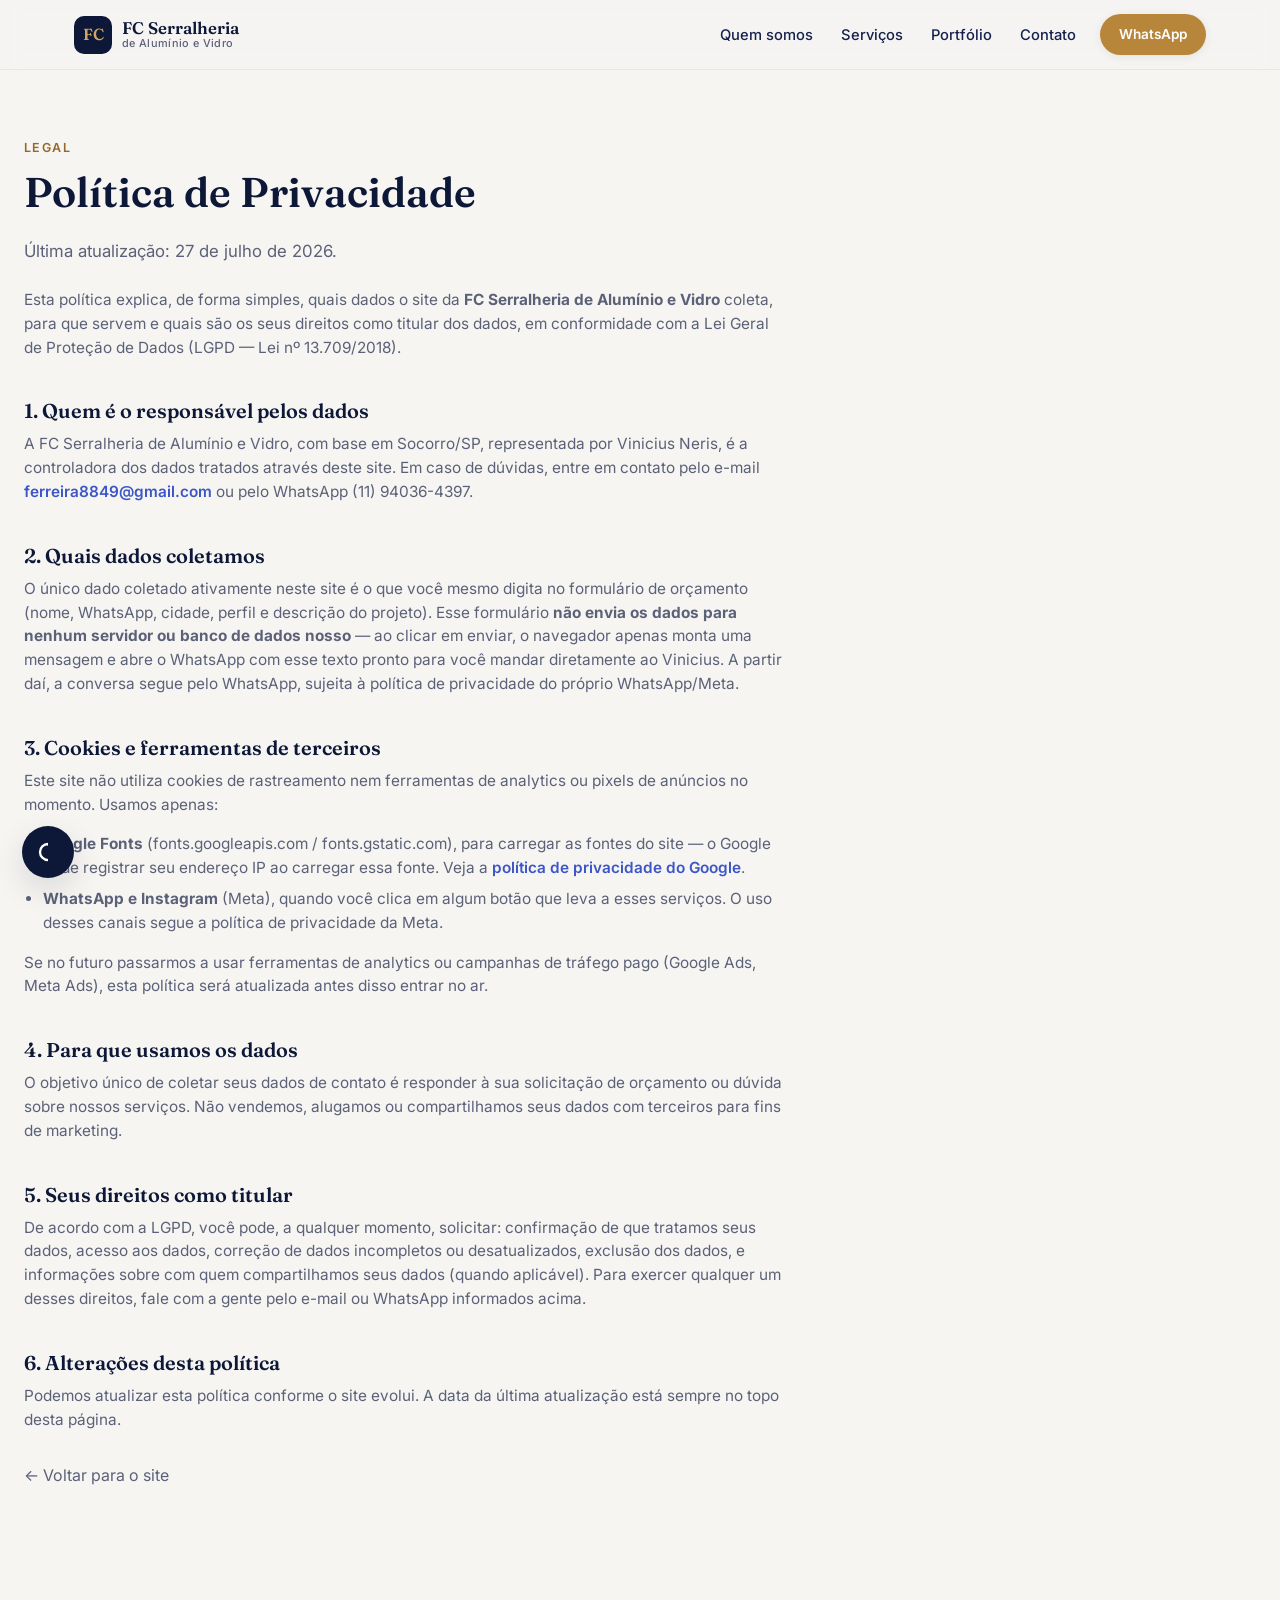
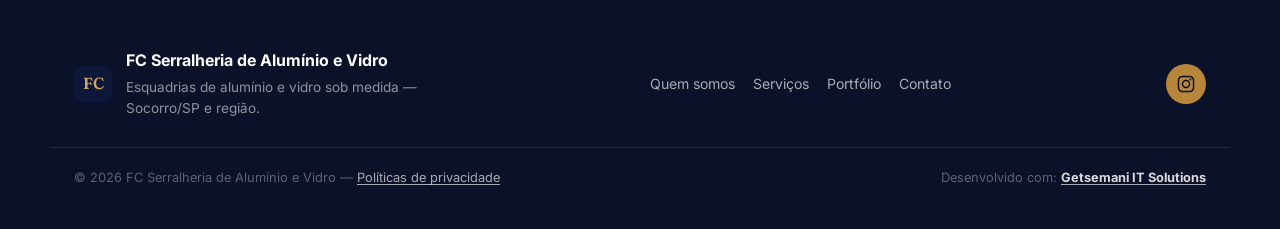
==== privacidade.html @ d428d33d "Add Quem Somos section, footer credit/social links, privacy policy, and high-contrast toggle - New "" ====
<!doctype html>
<html lang="pt-BR">
<head>
<meta charset="UTF-8">
<meta name="viewport" content="width=device-width, initial-scale=1">
<title>Política de Privacidade | FC Serralheria de Alumínio e Vidro</title>
<meta name="description" content="Política de privacidade da FC Serralheria de Alumínio e Vidro: quais dados coletamos, como usamos e os seus direitos como titular, conforme a LGPD.">
<meta name="robots" content="noindex, follow">
<link rel="canonical" href="https://www.fcserralheria.com.br/privacidade.html">

<link rel="icon" href="assets/img/favicon-32.png" sizes="32x32" type="image/png">
<link rel="apple-touch-icon" href="assets/img/icon-192.png">

<link rel="preconnect" href="https://fonts.googleapis.com">
<link rel="preconnect" href="https://fonts.gstatic.com" crossorigin>
<link href="https://fonts.googleapis.com/css2?family=Fraunces:opsz,wght@9..144,400;9..144,500;9..144,600&family=Inter:wght@400;500;600;700&display=swap" rel="stylesheet">

<link rel="stylesheet" href="assets/css/style.css">
</head>
<body>

<a class="skip-link" href="#conteudo">Pular para o conteúdo</a>

<header class="site-header" id="topo">
  <div class="container header-inner">
    <a href="index.html" class="brand" aria-label="FC Serralheria de Alumínio e Vidro — início">
      <span class="brand-mark" aria-hidden="true">FC</span>
      <span class="brand-name">FC Serralheria<small>de Alumínio e Vidro</small></span>
    </a>
    <nav class="main-nav" id="main-nav" aria-label="Navegação principal">
      <ul>
        <li><a href="index.html#sobre">Quem somos</a></li>
        <li><a href="index.html#servicos">Serviços</a></li>
        <li><a href="index.html#portfolio">Portfólio</a></li>
        <li><a href="index.html#contato">Contato</a></li>
      </ul>
    </nav>
    <div class="header-cta">
      <a class="btn btn-primary btn-sm" href="https://wa.me/5511940364397?text=Ol%C3%A1%2C%20vim%20pelo%20site%20e%20gostaria%20de%20um%20or%C3%A7amento." target="_blank" rel="noopener">WhatsApp</a>
    </div>
    <button class="nav-toggle" id="nav-toggle" aria-expanded="false" aria-controls="main-nav" aria-label="Abrir menu">
      <span></span><span></span><span></span>
    </button>
  </div>
</header>

<main id="conteudo">
  <section class="section container-narrow" style="padding-top:64px;">
    <div class="container">
      <p class="eyebrow">Legal</p>
      <h1 style="font-size:clamp(1.8rem,3.5vw,2.6rem);">Política de Privacidade</h1>
      <p class="section-lead" style="text-align:left;max-width:none;">Última atualização: 27 de julho de 2026.</p>

      <div class="policy-content">
        <p>Esta política explica, de forma simples, quais dados o site da <strong>FC Serralheria de Alumínio e Vidro</strong> coleta, para que servem e quais são os seus direitos como titular dos dados, em conformidade com a Lei Geral de Proteção de Dados (LGPD — Lei nº 13.709/2018).</p>

        <h2>1. Quem é o responsável pelos dados</h2>
        <p>A FC Serralheria de Alumínio e Vidro, com base em Socorro/SP, representada por Vinicius Neris, é a controladora dos dados tratados através deste site. Em caso de dúvidas, entre em contato pelo e-mail <a href="mailto:ferreira8849@gmail.com">ferreira8849@gmail.com</a> ou pelo WhatsApp (11) 94036-4397.</p>

        <h2>2. Quais dados coletamos</h2>
        <p>O único dado coletado ativamente neste site é o que você mesmo digita no formulário de orçamento (nome, WhatsApp, cidade, perfil e descrição do projeto). Esse formulário <strong>não envia os dados para nenhum servidor ou banco de dados nosso</strong> — ao clicar em enviar, o navegador apenas monta uma mensagem e abre o WhatsApp com esse texto pronto para você mandar diretamente ao Vinicius. A partir daí, a conversa segue pelo WhatsApp, sujeita à política de privacidade do próprio WhatsApp/Meta.</p>

        <h2>3. Cookies e ferramentas de terceiros</h2>
        <p>Este site não utiliza cookies de rastreamento nem ferramentas de analytics ou pixels de anúncios no momento. Usamos apenas:</p>
        <ul>
          <li><strong>Google Fonts</strong> (fonts.googleapis.com / fonts.gstatic.com), para carregar as fontes do site — o Google pode registrar seu endereço IP ao carregar essa fonte. Veja a <a href="https://policies.google.com/privacy" target="_blank" rel="noopener">política de privacidade do Google</a>.</li>
          <li><strong>WhatsApp e Instagram</strong> (Meta), quando você clica em algum botão que leva a esses serviços. O uso desses canais segue a política de privacidade da Meta.</li>
        </ul>
        <p>Se no futuro passarmos a usar ferramentas de analytics ou campanhas de tráfego pago (Google Ads, Meta Ads), esta política será atualizada antes disso entrar no ar.</p>

        <h2>4. Para que usamos os dados</h2>
        <p>O objetivo único de coletar seus dados de contato é responder à sua solicitação de orçamento ou dúvida sobre nossos serviços. Não vendemos, alugamos ou compartilhamos seus dados com terceiros para fins de marketing.</p>

        <h2>5. Seus direitos como titular</h2>
        <p>De acordo com a LGPD, você pode, a qualquer momento, solicitar: confirmação de que tratamos seus dados, acesso aos dados, correção de dados incompletos ou desatualizados, exclusão dos dados, e informações sobre com quem compartilhamos seus dados (quando aplicável). Para exercer qualquer um desses direitos, fale com a gente pelo e-mail ou WhatsApp informados acima.</p>

        <h2>6. Alterações desta política</h2>
        <p>Podemos atualizar esta política conforme o site evolui. A data da última atualização está sempre no topo desta página.</p>
      </div>

      <p style="margin-top:32px;"><a href="index.html">← Voltar para o site</a></p>
    </div>
  </section>
</main>

<footer class="site-footer">
  <div class="container footer-inner">
    <div class="footer-brand">
      <span class="brand-mark" aria-hidden="true">FC</span>
      <div>
        <strong>FC Serralheria de Alumínio e Vidro</strong>
        <p>Esquadrias de alumínio e vidro sob medida — Socorro/SP e região.</p>
      </div>
    </div>
    <nav class="footer-nav" aria-label="Navegação do rodapé">
      <a href="index.html#sobre">Quem somos</a>
      <a href="index.html#servicos">Serviços</a>
      <a href="index.html#portfolio">Portfólio</a>
      <a href="index.html#contato">Contato</a>
    </nav>
    <a class="footer-social" href="https://www.instagram.com/fcserralheria_dealuminio" target="_blank" rel="noopener" aria-label="FC Serralheria no Instagram">
      <svg viewBox="0 0 24 24" width="20" height="20" aria-hidden="true"><path fill="currentColor" d="M12 2c-2.72 0-3.06.01-4.12.06-1.06.05-1.78.22-2.41.46a4.87 4.87 0 0 0-1.76 1.15A4.87 4.87 0 0 0 2.56 5.43c-.24.63-.41 1.35-.46 2.41C2.05 8.9 2.04 9.24 2.04 12s.01 3.1.06 4.16c.05 1.06.22 1.78.46 2.41.25.65.58 1.2 1.15 1.76.56.57 1.11.9 1.76 1.15.63.24 1.35.41 2.41.46 1.06.05 1.4.06 4.12.06s3.06-.01 4.12-.06c1.06-.05 1.78-.22 2.41-.46a4.87 4.87 0 0 0 1.76-1.15c.57-.56.9-1.11 1.15-1.76.24-.63.41-1.35.46-2.41.05-1.06.06-1.4.06-4.16s-.01-3.1-.06-4.16c-.05-1.06-.22-1.78-.46-2.41a4.87 4.87 0 0 0-1.15-1.76A4.87 4.87 0 0 0 18.53 2.5c-.63-.24-1.35-.41-2.41-.46C15.06 2.01 14.72 2 12 2m0 1.8c2.67 0 2.99.01 4.04.06.98.04 1.5.21 1.86.34.47.18.8.4 1.15.75.35.35.57.68.75 1.15.13.36.3.88.34 1.86.05 1.05.06 1.37.06 4.04s-.01 2.99-.06 4.04c-.04.98-.21 1.5-.34 1.86-.18.47-.4.8-.75 1.15-.35.35-.68.57-1.15.75-.36.13-.88.3-1.86.34-1.05.05-1.37.06-4.04.06s-2.99-.01-4.04-.06c-.98-.04-1.5-.21-1.86-.34a3.1 3.1 0 0 1-1.15-.75 3.1 3.1 0 0 1-.75-1.15c-.13-.36-.3-.88-.34-1.86-.05-1.05-.06-1.37-.06-4.04s.01-2.99.06-4.04c.04-.98.21-1.5.34-1.86.18-.47.4-.8.75-1.15.35-.35.68-.57 1.15-.75.36-.13.88-.3 1.86-.34C9.01 3.81 9.33 3.8 12 3.8m0 3.05a5.15 5.15 0 1 0 0 10.3 5.15 5.15 0 0 0 0-10.3m0 8.5a3.35 3.35 0 1 1 0-6.7 3.35 3.35 0 0 1 0 6.7m6.56-8.7a1.2 1.2 0 1 1-2.41 0 1.2 1.2 0 0 1 2.41 0"/></svg>
    </a>
  </div>
  <div class="container footer-bottom">
    <p>© <span id="year"></span> FC Serralheria de Alumínio e Vidro — <a href="privacidade.html">Políticas de privacidade</a></p>
    <p>Desenvolvido com: <a href="https://getsemanitsolutions.com.br/" target="_blank" rel="noopener"><strong>Getsemani IT Solutions</strong></a></p>
  </div>
</footer>

<button class="contrast-toggle" id="contrast-toggle" type="button" aria-pressed="false" aria-label="Ativar alto contraste">
  <svg viewBox="0 0 24 24" width="22" height="22" aria-hidden="true"><path fill="currentColor" d="M12 2a10 10 0 1 0 0 20zm0 2.5v15A7.5 7.5 0 0 1 12 4.5"/></svg>
</button>

<script src="assets/js/main.js"></script>
</body>
</html>
---- assets/css/style.css ----
/* =========================================================
   FC Serralheria de Alumínio e Vidro — design tokens
   ========================================================= */
:root {
  --navy-950: #0a1128;
  --navy-900: #0d1737;
  --navy-800: #16224d;
  --navy-700: #223072;
  --ink: #161c33;
  --muted: #5b6178;
  --muted-light: #9aa0b8;
  --paper: #f6f5f2;
  --paper-alt: #eef0f7;
  --line: #e3e4ec;
  --white: #ffffff;

  --bronze: #b8863b;
  --bronze-light: #d3a65c;
  --bronze-dark: #96692a;
  --blue-accent: #3c56c8;

  --font-display: "Fraunces", "Iowan Old Style", Georgia, serif;
  --font-body: "Inter", -apple-system, BlinkMacSystemFont, "Segoe UI", sans-serif;

  --radius-sm: 8px;
  --radius-md: 14px;
  --radius-lg: 24px;

  --shadow-sm: 0 2px 10px rgba(10, 17, 40, 0.08);
  --shadow-md: 0 12px 32px rgba(10, 17, 40, 0.12);
  --shadow-lg: 0 24px 60px rgba(10, 17, 40, 0.22);

  --container: 1180px;
  --ease: cubic-bezier(.22, .61, .36, 1);
}

/* =========================================================
   Reset
   ========================================================= */
*, *::before, *::after { box-sizing: border-box; }
html { scroll-behavior: smooth; }
@media (prefers-reduced-motion: reduce) {
  html { scroll-behavior: auto; }
  *, *::before, *::after { animation-duration: 0.01ms !important; animation-iteration-count: 1 !important; transition-duration: 0.01ms !important; scroll-behavior: auto !important; }
}
body {
  margin: 0;
  font-family: var(--font-body);
  color: var(--ink);
  background: var(--paper);
  -webkit-font-smoothing: antialiased;
  line-height: 1.55;
}
img { max-width: 100%; display: block; }
a { color: inherit; text-decoration: none; }
ul, ol { margin: 0; padding: 0; list-style: none; }
h1, h2, h3, h4 { font-family: var(--font-display); font-weight: 600; line-height: 1.15; margin: 0 0 .5em; color: var(--navy-900); }
p { margin: 0 0 1em; color: var(--muted); }
button { font: inherit; cursor: pointer; }

.skip-link {
  position: absolute; left: -9999px; top: 0; z-index: 200;
  background: var(--navy-900); color: var(--white); padding: 12px 18px; border-radius: 0 0 8px 0;
}
.skip-link:focus { left: 0; }

:focus-visible { outline: 3px solid var(--bronze-light); outline-offset: 2px; }

.container { max-width: var(--container); margin: 0 auto; padding: 0 24px; }
.container-narrow { max-width: 820px; }

.section { padding: 96px 0; }
.section-alt { background: var(--paper-alt); }
@media (max-width: 768px) { .section { padding: 64px 0; } }

.section-head { max-width: 720px; margin: 0 auto 48px; text-align: center; }
.section-head h2 { font-size: clamp(1.7rem, 3.2vw, 2.4rem); }
.section-lead { font-size: 1.05rem; }

.eyebrow {
  display: inline-block;
  font-family: var(--font-body);
  font-weight: 600;
  font-size: .78rem;
  letter-spacing: .12em;
  text-transform: uppercase;
  color: var(--bronze-dark);
  margin-bottom: 12px;
}

/* =========================================================
   Buttons
   ========================================================= */
.btn {
  display: inline-flex; align-items: center; justify-content: center; gap: 8px;
  border-radius: 999px;
  font-weight: 600;
  padding: 13px 26px;
  font-size: .95rem;
  border: 1px solid transparent;
  transition: transform .25s var(--ease), box-shadow .25s var(--ease), background-color .25s var(--ease), color .25s var(--ease);
  white-space: nowrap;
}
.btn:hover { transform: translateY(-2px); }
.btn-lg { padding: 16px 32px; font-size: 1rem; }
.btn-sm { padding: 9px 18px; font-size: .85rem; }

.btn-primary { background: var(--bronze); color: var(--white); box-shadow: var(--shadow-sm); }
.btn-primary:hover { background: var(--bronze-dark); box-shadow: var(--shadow-md); }

.btn-ghost { background: transparent; color: var(--navy-900); border-color: var(--line); }
.btn-ghost:hover { background: var(--white); border-color: var(--navy-900); }

.btn-ghost-light { background: transparent; color: var(--white); border-color: rgba(255,255,255,.4); }
.btn-ghost-light:hover { background: rgba(255,255,255,.12); border-color: var(--white); }

.btn-outline-light { background: transparent; color: var(--white); border-color: rgba(255,255,255,.55); }
.btn-outline-light:hover { background: var(--white); color: var(--navy-900); }

/* =========================================================
   Header
   ========================================================= */
.site-header {
  position: sticky; top: 0; z-index: 100;
  background: rgba(246, 245, 242, .82);
  backdrop-filter: blur(10px) saturate(1.4);
  border-bottom: 1px solid rgba(10,17,40,.06);
}
.header-inner { display: flex; align-items: center; gap: 24px; padding: 14px 24px; }

.brand { display: flex; align-items: center; gap: 10px; margin-right: auto; }
.brand-mark {
  display: inline-flex; align-items: center; justify-content: center;
  width: 38px; height: 38px; border-radius: 10px;
  background: var(--navy-900); color: var(--bronze-light);
  font-family: var(--font-display); font-weight: 600; font-size: 1rem;
  flex-shrink: 0;
}
.brand-name { font-family: var(--font-display); font-weight: 600; font-size: 1.05rem; color: var(--navy-900); line-height: 1.1; display: flex; flex-direction: column; }
.brand-name small { font-family: var(--font-body); font-weight: 500; font-size: .68rem; letter-spacing: .03em; color: var(--muted); }

.main-nav ul { display: flex; gap: 28px; }
.main-nav a { font-size: .92rem; font-weight: 500; color: var(--navy-800); position: relative; padding: 4px 0; }
.main-nav a::after {
  content: ""; position: absolute; left: 0; right: 100%; bottom: -2px; height: 2px; background: var(--bronze);
  transition: right .25s var(--ease);
}
.main-nav a:hover::after { right: 0; }

.nav-toggle {
  display: none; flex-direction: column; justify-content: center; gap: 5px;
  width: 40px; height: 40px; background: transparent; border: 1px solid var(--line); border-radius: 8px;
}
.nav-toggle span { width: 18px; height: 2px; background: var(--navy-900); margin: 0 auto; transition: transform .25s var(--ease), opacity .25s var(--ease); }
.nav-toggle[aria-expanded="true"] span:nth-child(1) { transform: translateY(7px) rotate(45deg); }
.nav-toggle[aria-expanded="true"] span:nth-child(2) { opacity: 0; }
.nav-toggle[aria-expanded="true"] span:nth-child(3) { transform: translateY(-7px) rotate(-45deg); }

@media (max-width: 900px) {
  .main-nav {
    position: fixed; inset: 68px 0 auto 0; background: var(--white);
    border-bottom: 1px solid var(--line); box-shadow: var(--shadow-md);
    transform: translateY(-8px); opacity: 0; pointer-events: none;
    transition: transform .25s var(--ease), opacity .25s var(--ease);
  }
  .main-nav.is-open { transform: translateY(0); opacity: 1; pointer-events: auto; }
  .main-nav ul { flex-direction: column; padding: 16px 24px 24px; gap: 4px; }
  .main-nav a { display: block; padding: 12px 4px; border-bottom: 1px solid var(--line); }
  .header-cta { display: none; }
  .nav-toggle { display: flex; }
}

/* =========================================================
   Hero
   ========================================================= */
.hero {
  position: relative;
  min-height: 92vh;
  display: flex; align-items: center;
  color: var(--white);
  overflow: hidden;
}
.hero-media { position: absolute; inset: 0; z-index: 0; }
.hero-media img { width: 100%; height: 100%; object-fit: cover; }
.hero-scrim {
  position: absolute; inset: 0; z-index: 1;
  background: linear-gradient(180deg, rgba(10,17,40,.78) 0%, rgba(10,17,40,.62) 45%, rgba(10,17,40,.88) 100%);
}
.hero-content { position: relative; z-index: 2; padding: 140px 24px 80px; }
.hero-content .eyebrow { color: var(--bronze-light); }
.hero h1 { font-size: clamp(2.1rem, 5vw, 3.6rem); max-width: 16ch; color: var(--white); }
.hero-lead { font-size: 1.15rem; max-width: 52ch; color: rgba(255,255,255,.86); }
.hero-actions { display: flex; flex-wrap: wrap; gap: 16px; margin: 32px 0 24px; }

.google-badge {
  display: inline-flex; align-items: center; gap: 8px;
  background: rgba(255,255,255,.08); border: 1px solid rgba(255,255,255,.18);
  border-radius: 999px; padding: 8px 16px 8px 12px; margin-bottom: 32px;
  font-size: .85rem; font-weight: 600; color: rgba(255,255,255,.92);
  transition: background-color .2s var(--ease), border-color .2s var(--ease);
}
.google-badge:hover { background: rgba(255,255,255,.15); border-color: rgba(255,255,255,.35); }
.google-badge-stars { color: var(--bronze-light); letter-spacing: 1px; font-size: .8rem; }

.hero-stats { display: flex; flex-wrap: wrap; gap: 40px; padding-top: 32px; border-top: 1px solid rgba(255,255,255,.18); }
.hero-stats div { display: flex; flex-direction: column; }
.hero-stats dt { font-family: var(--font-display); font-size: 2rem; font-weight: 600; color: var(--bronze-light); }
.hero-stats dd { margin: 0; font-size: .85rem; color: rgba(255,255,255,.75); }

/* =========================================================
   Quem somos
   ========================================================= */
.about-split { display: grid; grid-template-columns: .8fr 1fr; gap: 56px; align-items: center; }
.about-image { border-radius: var(--radius-lg); overflow: hidden; box-shadow: var(--shadow-md); }
.about-image img { width: 100%; height: 100%; object-fit: cover; aspect-ratio: 1 / 1; }
.about-copy .eyebrow { display: block; }
.about-copy h2 { font-size: clamp(1.5rem, 2.6vw, 2rem); }
.about-copy p { font-size: 1rem; }
.about-copy .btn { margin-top: 8px; }
@media (max-width: 860px) {
  .about-split { grid-template-columns: 1fr; gap: 32px; }
  .about-image { max-width: 420px; margin: 0 auto; }
}

/* =========================================================
   Grids & cards
   ========================================================= */
.grid { display: grid; gap: 24px; }
.grid-3 { grid-template-columns: repeat(3, 1fr); }
.grid-4 { grid-template-columns: repeat(4, 1fr); }
@media (max-width: 980px) { .grid-4 { grid-template-columns: repeat(2, 1fr); } .grid-3 { grid-template-columns: repeat(2, 1fr); } }
@media (max-width: 560px) { .grid-4, .grid-3 { grid-template-columns: 1fr; } }

.card-plain {
  background: var(--white); border: 1px solid var(--line); border-radius: var(--radius-md);
  padding: 28px 26px;
}
.card-plain h3 { font-size: 1.1rem; }
.card-plain p { margin: 0; font-size: .92rem; }
.icon-badge { font-size: 1.6rem; margin-bottom: 14px; }

.service-card {
  display: block; background: var(--white); border: 1px solid var(--line); border-radius: var(--radius-md);
  padding: 26px; transition: transform .25s var(--ease), box-shadow .25s var(--ease), border-color .25s var(--ease);
}
.service-card:hover { transform: translateY(-4px); box-shadow: var(--shadow-md); border-color: transparent; }
.service-icon { font-size: 1.7rem; display: block; margin-bottom: 12px; }
.service-card h3 { font-size: 1.02rem; margin-bottom: 6px; }
.service-card p { font-size: .88rem; margin: 0; }
.service-card-cta { background: var(--navy-900); border-color: var(--navy-900); }
.service-card-cta h3, .service-card-cta p { color: var(--white); }
.service-card-cta p { opacity: .8; }

.line-card {
  background: var(--white); border: 1px solid var(--line); border-radius: var(--radius-lg);
  padding: 34px 30px;
}
.line-card h3 { font-size: 1.3rem; }
.line-card-premium { background: linear-gradient(160deg, var(--navy-900), var(--navy-700)); border-color: transparent; }
.line-card-premium h3 { color: var(--white); }
.line-card-premium p { color: rgba(255,255,255,.75); }

.tag {
  display: inline-block; font-size: .72rem; font-weight: 700; letter-spacing: .06em; text-transform: uppercase;
  padding: 5px 12px; border-radius: 999px; margin-bottom: 16px;
}
.tag-gold { background: rgba(211, 166, 92, .18); color: var(--bronze-light); }
.line-card .tag-gold { color: var(--bronze-dark); background: rgba(184,134,59,.12); }
.line-card-premium .tag-gold { color: var(--bronze-light); background: rgba(211,166,92,.16); }
.tag-blue { background: rgba(60, 86, 200, .1); color: var(--blue-accent); }

/* =========================================================
   Portfolio / gallery
   ========================================================= */
.filter-tabs { display: flex; flex-wrap: wrap; gap: 10px; justify-content: center; margin-bottom: 36px; }
.filter-btn {
  background: var(--white); border: 1px solid var(--line); color: var(--navy-800);
  padding: 9px 18px; border-radius: 999px; font-size: .85rem; font-weight: 500;
  transition: background-color .2s var(--ease), color .2s var(--ease), border-color .2s var(--ease);
}
.filter-btn.is-active, .filter-btn:hover { background: var(--navy-900); border-color: var(--navy-900); color: var(--white); }

.gallery { display: grid; grid-template-columns: repeat(4, 1fr); gap: 16px; }
.gallery-item {
  position: relative; border: none; padding: 0; border-radius: var(--radius-md); overflow: hidden;
  background: var(--navy-900); aspect-ratio: 1 / 1; transition: transform .3s var(--ease);
}
.gallery-item picture { display: block; width: 100%; height: 100%; }
.gallery-item img { width: 100%; height: 100%; object-fit: cover; transition: transform .5s var(--ease), opacity .3s var(--ease); }
.gallery-item:hover img { transform: scale(1.06); }
.gallery-item:hover { box-shadow: var(--shadow-md); }
.gallery-item.is-hidden { display: none; }

@media (max-width: 980px) { .gallery { grid-template-columns: repeat(3, 1fr); } }
@media (max-width: 640px) { .gallery { grid-template-columns: repeat(2, 1fr); } }

.portfolio-more { text-align: center; margin-top: 40px; }
.portfolio-more a { color: var(--blue-accent); font-weight: 600; }
.portfolio-more a:hover { text-decoration: underline; }

/* =========================================================
   Process
   ========================================================= */
.process-list { display: grid; grid-template-columns: repeat(5, 1fr); gap: 20px; counter-reset: step; }
.process-list li { background: var(--white); border: 1px solid var(--line); border-radius: var(--radius-md); padding: 26px 20px; }
.process-num { font-family: var(--font-display); font-size: 1.6rem; color: var(--bronze); font-weight: 600; display: block; margin-bottom: 10px; }
.process-list h3 { font-size: 1rem; }
.process-list p { font-size: .86rem; margin: 0; }
@media (max-width: 980px) { .process-list { grid-template-columns: repeat(2, 1fr); } }
@media (max-width: 560px) { .process-list { grid-template-columns: 1fr; } }

/* =========================================================
   Regions
   ========================================================= */
.chip-list { display: flex; flex-wrap: wrap; gap: 10px; justify-content: center; margin-bottom: 48px; }
.chip-list li {
  background: var(--white); border: 1px solid var(--line); color: var(--navy-800);
  padding: 8px 16px; border-radius: 999px; font-size: .85rem; font-weight: 500;
}

.expansion-banner {
  display: flex; align-items: center; justify-content: space-between; gap: 32px; flex-wrap: wrap;
  background: linear-gradient(135deg, var(--navy-900), var(--navy-700));
  color: var(--white); border-radius: var(--radius-lg); padding: 40px 44px;
}
.expansion-banner h3 { color: var(--white); font-size: 1.4rem; }
.expansion-banner p { color: rgba(255,255,255,.78); margin: 0; max-width: 56ch; }
.expansion-banner .eyebrow { color: var(--bronze-light); }

/* =========================================================
   Depoimentos (Google reviews)
   ========================================================= */
.testimonial-card {
  background: var(--white); border: 1px solid var(--line); border-radius: var(--radius-md);
  padding: 30px 26px; text-align: center; display: flex; flex-direction: column; align-items: center;
}
.testimonial-card .google-g { margin-bottom: 14px; }
.testimonial-card h3 { font-size: 1.02rem; margin-bottom: 10px; }
.testimonial-quote { font-size: .92rem; color: var(--muted); margin: 0 0 16px; }
.testimonial-stars { color: #f5b400; letter-spacing: 2px; margin-top: auto; }

/* =========================================================
   FAQ accordion
   ========================================================= */
.accordion-item {
  background: var(--white); border: 1px solid var(--line); border-radius: var(--radius-md);
  padding: 18px 22px; margin-bottom: 12px;
}
.accordion-item summary {
  cursor: pointer; font-weight: 600; color: var(--navy-900); font-size: 1rem;
  list-style: none; display: flex; align-items: center; justify-content: space-between; gap: 16px;
}
.accordion-item summary::-webkit-details-marker { display: none; }
.accordion-item summary::after {
  content: "+"; font-size: 1.3rem; color: var(--bronze); flex-shrink: 0; transition: transform .25s var(--ease);
}
.accordion-item[open] summary::after { content: "–"; }
.accordion-item p { margin: 14px 0 0; font-size: .93rem; }

/* =========================================================
   CTA final
   ========================================================= */
.cta-final {
  background: linear-gradient(160deg, var(--navy-950), var(--navy-800));
  color: var(--white); padding: 88px 0; text-align: center;
}
.cta-final-inner { max-width: 640px; }
.cta-final h2 { color: var(--white); font-size: clamp(1.6rem, 3vw, 2.2rem); }
.cta-final p { color: rgba(255,255,255,.8); font-size: 1.05rem; }
.cta-final .hero-actions { justify-content: center; margin-top: 28px; margin-bottom: 0; }

/* =========================================================
   Contact
   ========================================================= */
.contact-grid { display: grid; grid-template-columns: 1.3fr 1fr; gap: 32px; align-items: start; }
@media (max-width: 900px) { .contact-grid { grid-template-columns: 1fr; } }

.contact-form {
  background: var(--white); border: 1px solid var(--line); border-radius: var(--radius-lg);
  padding: 34px; display: grid; grid-template-columns: 1fr 1fr; gap: 18px 20px;
}
.form-row { display: flex; flex-direction: column; gap: 6px; }
.form-row-full { grid-column: 1 / -1; }
.contact-form label { font-size: .82rem; font-weight: 600; color: var(--navy-800); }
.contact-form input, .contact-form select, .contact-form textarea {
  border: 1px solid var(--line); border-radius: var(--radius-sm); padding: 12px 14px;
  font-family: var(--font-body); font-size: .95rem; color: var(--ink); background: var(--paper);
  transition: border-color .2s var(--ease), box-shadow .2s var(--ease);
}
.contact-form input:focus, .contact-form select:focus, .contact-form textarea:focus {
  border-color: var(--bronze); box-shadow: 0 0 0 3px rgba(184,134,59,.15); outline: none;
}
.contact-form button { grid-column: 1 / -1; justify-self: start; margin-top: 6px; }
.form-note { grid-column: 1 / -1; font-size: .78rem; color: var(--muted-light); margin: 6px 0 0; }
@media (max-width: 560px) { .contact-form { grid-template-columns: 1fr; padding: 26px; } }

.contact-info {
  background: var(--navy-900); color: var(--white); border-radius: var(--radius-lg); padding: 34px;
}
.contact-info h3 { color: var(--white); font-size: 1.2rem; }
.contact-list li { padding: 14px 0; border-bottom: 1px solid rgba(255,255,255,.12); }
.contact-list li:last-child { border-bottom: none; }
.contact-list strong { display: block; font-size: .78rem; text-transform: uppercase; letter-spacing: .06em; color: var(--bronze-light); margin-bottom: 4px; }
.contact-list a { color: var(--white); font-weight: 500; }
.contact-list a:hover { text-decoration: underline; }
.contact-highlight {
  margin-top: 24px; background: rgba(255,255,255,.08); border: 1px solid rgba(255,255,255,.16);
  border-radius: var(--radius-md); padding: 16px 18px; font-size: .88rem; color: rgba(255,255,255,.85);
}

/* =========================================================
   Footer
   ========================================================= */
.site-footer { background: var(--navy-950); color: rgba(255,255,255,.65); padding: 48px 0 28px; }
.footer-inner { display: flex; flex-wrap: wrap; gap: 28px; align-items: center; justify-content: space-between; padding-bottom: 28px; border-bottom: 1px solid rgba(255,255,255,.1); }
.footer-brand { display: flex; align-items: center; gap: 14px; max-width: 360px; }
.footer-brand strong { color: var(--white); }
.footer-brand p { margin: 4px 0 0; font-size: .85rem; color: rgba(255,255,255,.55); }
.footer-nav { display: flex; flex-wrap: wrap; gap: 18px; }
.footer-nav a { font-size: .88rem; color: rgba(255,255,255,.65); }
.footer-nav a:hover { color: var(--white); }

.footer-social {
  display: inline-flex; align-items: center; justify-content: center;
  width: 40px; height: 40px; border-radius: 50%;
  background: var(--bronze); color: var(--navy-950); flex-shrink: 0;
  transition: transform .2s var(--ease), background-color .2s var(--ease);
}
.footer-social:hover { background: var(--bronze-light); transform: translateY(-2px); }

.footer-bottom {
  display: flex; flex-wrap: wrap; align-items: center; justify-content: space-between;
  gap: 12px; padding-top: 20px; font-size: .8rem; color: rgba(255,255,255,.45);
}
.footer-bottom a { color: rgba(255,255,255,.65); text-decoration: underline; text-underline-offset: 2px; }
.footer-bottom a:hover { color: var(--white); }
.footer-bottom strong { color: rgba(255,255,255,.85); }

/* =========================================================
   WhatsApp float button
   ========================================================= */
.whatsapp-float {
  position: fixed; right: 22px; bottom: 22px; z-index: 90;
  width: 58px; height: 58px; border-radius: 50%;
  background: #25D366; color: var(--white);
  display: flex; align-items: center; justify-content: center;
  box-shadow: 0 10px 26px rgba(37, 211, 102, .45);
  transition: transform .25s var(--ease);
}
.whatsapp-float:hover { transform: scale(1.08); }

/* =========================================================
   Lightbox
   ========================================================= */
.lightbox {
  position: fixed; inset: 0; z-index: 200; background: rgba(10,17,40,.92);
  display: flex; flex-direction: column; align-items: center; justify-content: center; gap: 16px; padding: 40px 20px;
}
.lightbox[hidden] { display: none; }
.lightbox img { max-width: min(920px, 92vw); max-height: 78vh; border-radius: var(--radius-md); box-shadow: var(--shadow-lg); }
.lightbox p { color: rgba(255,255,255,.8); font-size: .9rem; max-width: 60ch; text-align: center; margin: 0; }
.lightbox-close {
  position: absolute; top: 20px; right: 24px; background: rgba(255,255,255,.1); border: none; color: var(--white);
  width: 40px; height: 40px; border-radius: 50%; font-size: 1.1rem;
}
.lightbox-close:hover { background: rgba(255,255,255,.2); }

/* =========================================================
   Policy / legal content page
   ========================================================= */
.policy-content { max-width: 760px; margin-top: 24px; }
.policy-content h2 { font-size: 1.25rem; margin-top: 2em; }
.policy-content p, .policy-content li { color: var(--muted); font-size: .96rem; }
.policy-content ul { padding-left: 1.2em; list-style: disc; margin: 0 0 1em; }
.policy-content li { margin-bottom: .5em; }
.policy-content a { color: var(--blue-accent); font-weight: 600; }
.policy-content a:hover { text-decoration: underline; }

/* =========================================================
   Accessibility: high-contrast mode
   ========================================================= */
.contrast-toggle {
  position: fixed; left: 22px; bottom: 22px; z-index: 90;
  width: 52px; height: 52px; border-radius: 50%;
  background: var(--navy-900); color: var(--white); border: none;
  display: flex; align-items: center; justify-content: center;
  box-shadow: var(--shadow-md); transition: transform .25s var(--ease), background-color .2s var(--ease);
}
.contrast-toggle:hover { transform: scale(1.08); }
.contrast-toggle[aria-pressed="true"] { background: var(--bronze); }

:root[data-contrast="high"] {
  --ink: #000000;
  --muted: #000000;
  --muted-light: #000000;
  --line: #000000;
  --paper: #ffffff;
  --paper-alt: #ffffff;
  --navy-900: #000000;
  --navy-950: #000000;
  --navy-800: #000000;
  --navy-700: #000000;
  --bronze: #000000;
  --bronze-dark: #000000;
  --bronze-light: #ffe14d;
  --blue-accent: #0033ff;
}
:root[data-contrast="high"] body { background: #fff; }
:root[data-contrast="high"] a:not(.btn) { text-decoration: underline; text-underline-offset: 2px; }
:root[data-contrast="high"] .card-plain,
:root[data-contrast="high"] .service-card,
:root[data-contrast="high"] .line-card,
:root[data-contrast="high"] .accordion-item,
:root[data-contrast="high"] .gallery-item,
:root[data-contrast="high"] .contact-form input,
:root[data-contrast="high"] .contact-form select,
:root[data-contrast="high"] .contact-form textarea,
:root[data-contrast="high"] .filter-btn,
:root[data-contrast="high"] .chip-list li { border: 2px solid #000 !important; }
:root[data-contrast="high"] .site-header { background: #fff; border-bottom: 2px solid #000; }
:root[data-contrast="high"] .hero-scrim { background: rgba(0,0,0,.82); }

/* =========================================================
   Scroll reveal
   ========================================================= */
.reveal { opacity: 0; transform: translateY(18px); transition: opacity .6s var(--ease), transform .6s var(--ease); }
.reveal.is-visible { opacity: 1; transform: translateY(0); }
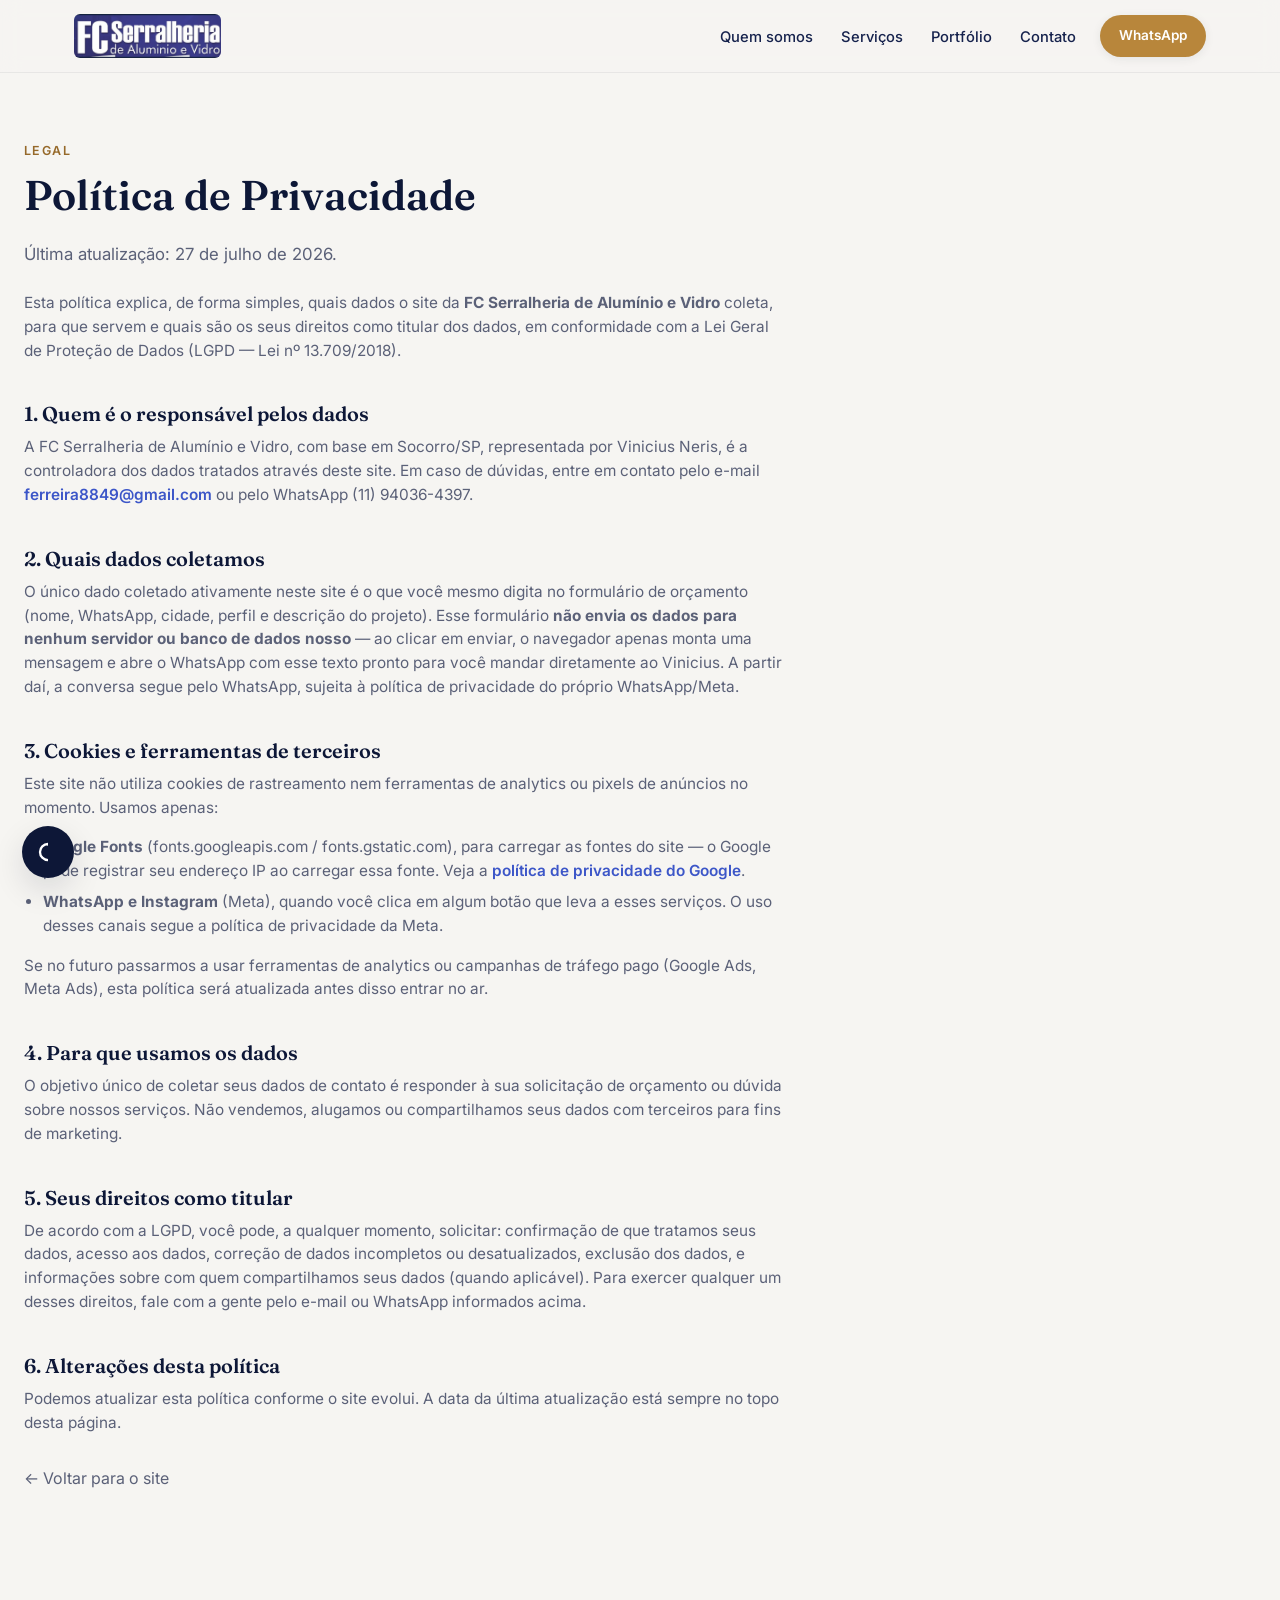
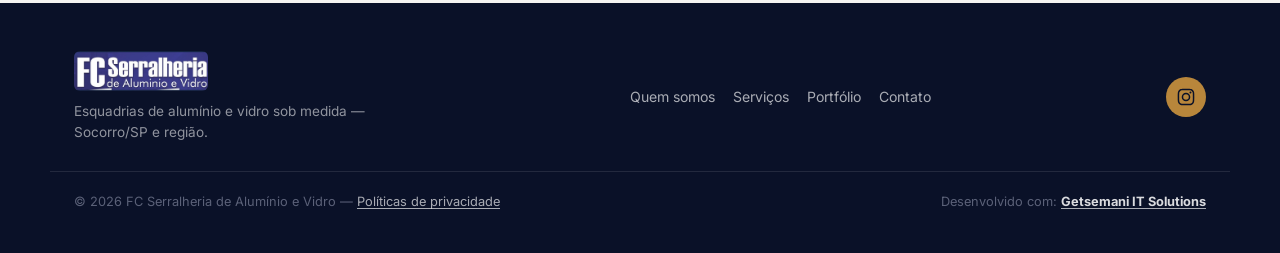
==== commit 3eaa528f: "Use client's real logo and add real Google reviews section - Replace the custom "FC" wordmark with t" ====
--- a/privacidade.html
+++ b/privacidade.html
@@ -24,8 +24,10 @@
 <header class="site-header" id="topo">
   <div class="container header-inner">
     <a href="index.html" class="brand" aria-label="FC Serralheria de Alumínio e Vidro — início">
-      <span class="brand-mark" aria-hidden="true">FC</span>
-      <span class="brand-name">FC Serralheria<small>de Alumínio e Vidro</small></span>
+      <picture>
+        <source srcset="assets/img/logo-real.webp" type="image/webp">
+        <img class="brand-logo" src="assets/img/logo-real.jpg" alt="FC Serralheria de Alumínio e Vidro" width="655" height="196">
+      </picture>
     </a>
     <nav class="main-nav" id="main-nav" aria-label="Navegação principal">
       <ul>
@@ -86,11 +88,11 @@
 <footer class="site-footer">
   <div class="container footer-inner">
     <div class="footer-brand">
-      <span class="brand-mark" aria-hidden="true">FC</span>
-      <div>
-        <strong>FC Serralheria de Alumínio e Vidro</strong>
-        <p>Esquadrias de alumínio e vidro sob medida — Socorro/SP e região.</p>
-      </div>
+      <picture>
+        <source srcset="assets/img/logo-real.webp" type="image/webp">
+        <img class="brand-logo footer-logo" src="assets/img/logo-real.jpg" alt="FC Serralheria de Alumínio e Vidro" width="655" height="196">
+      </picture>
+      <p>Esquadrias de alumínio e vidro sob medida — Socorro/SP e região.</p>
     </div>
     <nav class="footer-nav" aria-label="Navegação do rodapé">
       <a href="index.html#sobre">Quem somos</a>
--- a/assets/css/style.css
+++ b/assets/css/style.css
@@ -128,16 +128,8 @@
 }
 .header-inner { display: flex; align-items: center; gap: 24px; padding: 14px 24px; }
 
-.brand { display: flex; align-items: center; gap: 10px; margin-right: auto; }
-.brand-mark {
-  display: inline-flex; align-items: center; justify-content: center;
-  width: 38px; height: 38px; border-radius: 10px;
-  background: var(--navy-900); color: var(--bronze-light);
-  font-family: var(--font-display); font-weight: 600; font-size: 1rem;
-  flex-shrink: 0;
-}
-.brand-name { font-family: var(--font-display); font-weight: 600; font-size: 1.05rem; color: var(--navy-900); line-height: 1.1; display: flex; flex-direction: column; }
-.brand-name small { font-family: var(--font-body); font-weight: 500; font-size: .68rem; letter-spacing: .03em; color: var(--muted); }
+.brand { display: flex; align-items: center; margin-right: auto; }
+.brand-logo { height: 44px; width: auto; border-radius: 6px; display: block; }
 
 .main-nav ul { display: flex; gap: 28px; }
 .main-nav a { font-size: .92rem; font-weight: 500; color: var(--navy-800); position: relative; padding: 4px 0; }
@@ -413,9 +405,9 @@
    ========================================================= */
 .site-footer { background: var(--navy-950); color: rgba(255,255,255,.65); padding: 48px 0 28px; }
 .footer-inner { display: flex; flex-wrap: wrap; gap: 28px; align-items: center; justify-content: space-between; padding-bottom: 28px; border-bottom: 1px solid rgba(255,255,255,.1); }
-.footer-brand { display: flex; align-items: center; gap: 14px; max-width: 360px; }
-.footer-brand strong { color: var(--white); }
-.footer-brand p { margin: 4px 0 0; font-size: .85rem; color: rgba(255,255,255,.55); }
+.footer-brand { display: flex; flex-direction: column; align-items: flex-start; gap: 10px; max-width: 320px; }
+.footer-logo { height: 40px; }
+.footer-brand p { margin: 0; font-size: .85rem; color: rgba(255,255,255,.55); }
 .footer-nav { display: flex; flex-wrap: wrap; gap: 18px; }
 .footer-nav a { font-size: .88rem; color: rgba(255,255,255,.65); }
 .footer-nav a:hover { color: var(--white); }
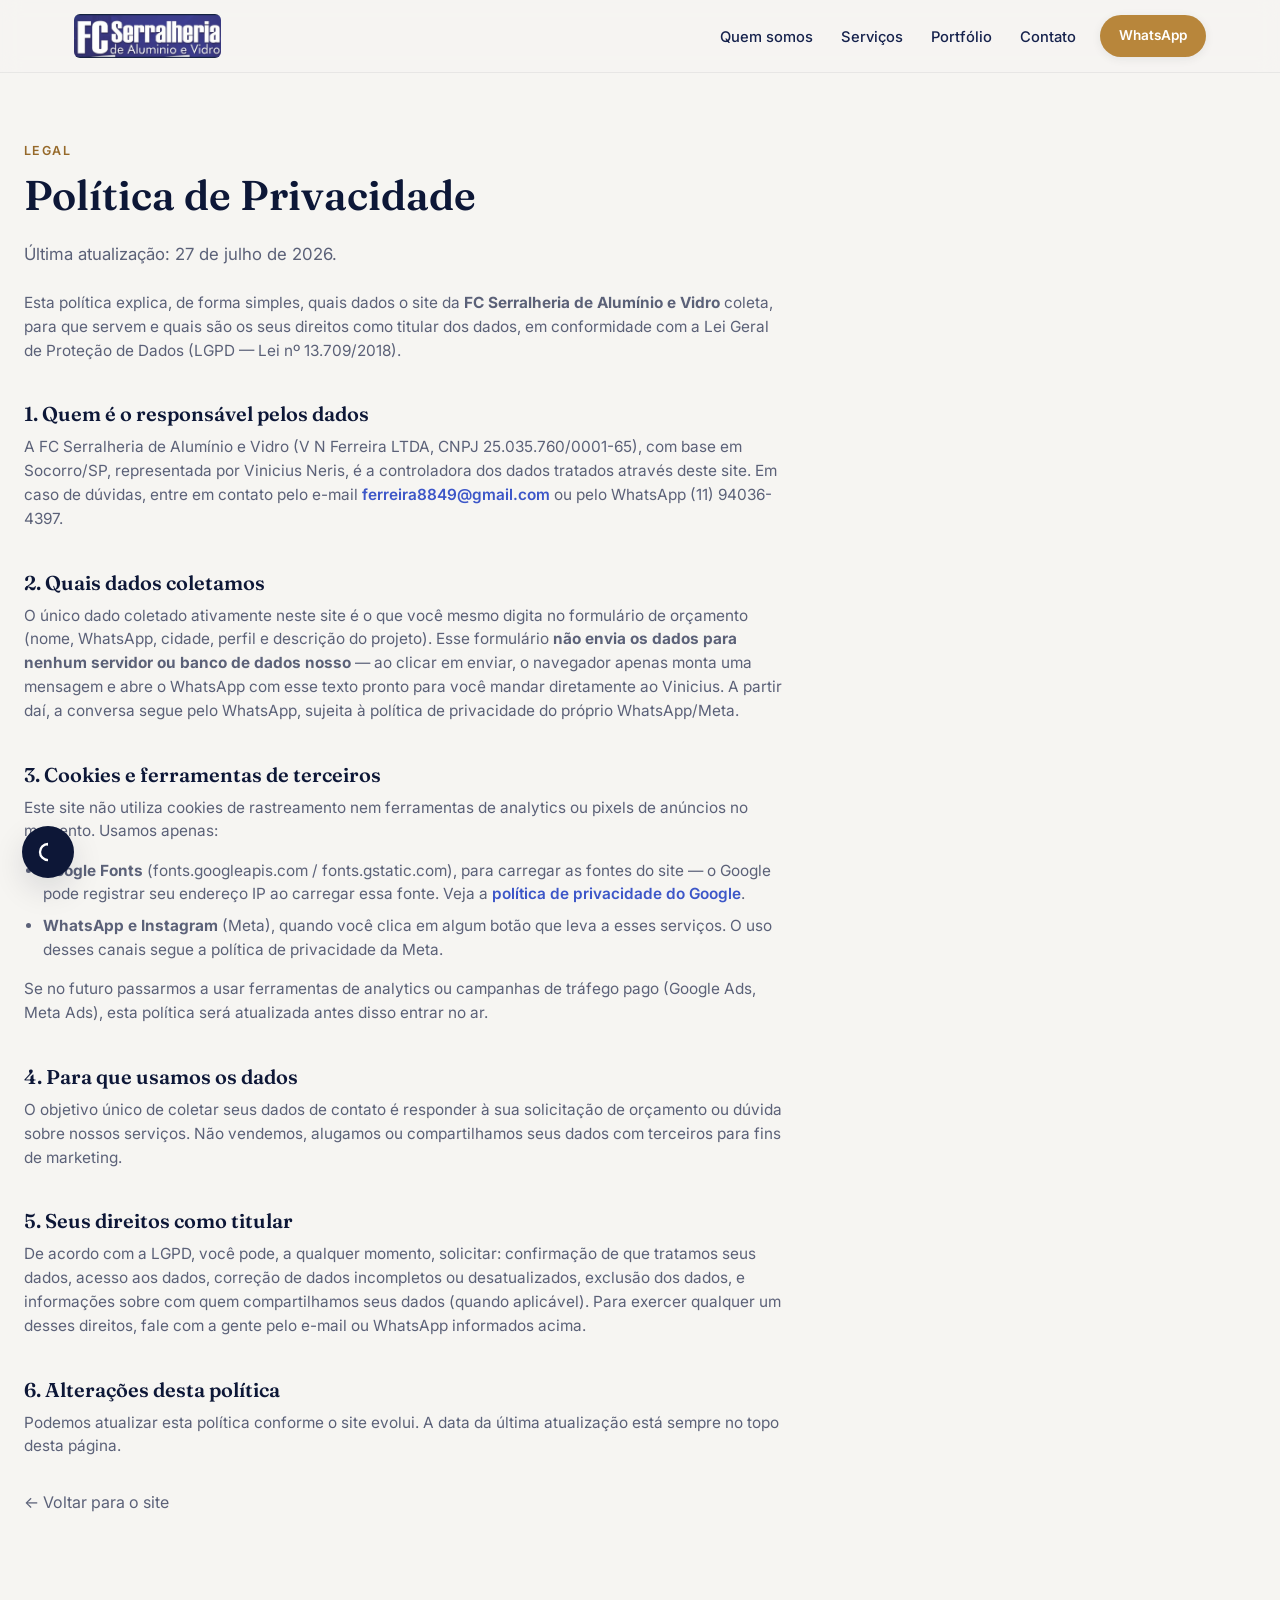
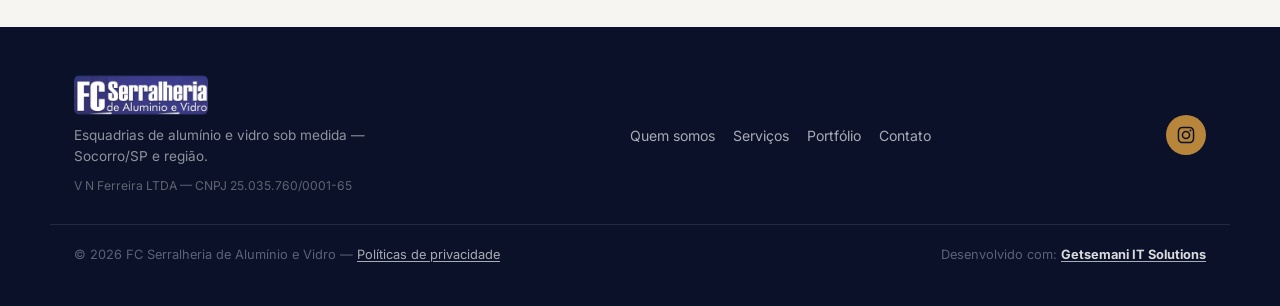
==== commit aeedd95e: "Update content per client feedback: SP expansion, new suppliers, CNPJ, portfolio fixes - Replace San" ====
--- a/privacidade.html
+++ b/privacidade.html
@@ -38,7 +38,7 @@
       </ul>
     </nav>
     <div class="header-cta">
-      <a class="btn btn-primary btn-sm" href="https://wa.me/5511940364397?text=Ol%C3%A1%2C%20vim%20pelo%20site%20e%20gostaria%20de%20um%20or%C3%A7amento." target="_blank" rel="noopener">WhatsApp</a>
+      <a class="btn btn-primary btn-sm" href="https://wa.me/5511940364397?text=Ol%C3%A1!%20Vim%20pelo%20site%20e%20gostaria%20de%20um%20or%C3%A7amento." target="_blank" rel="noopener">WhatsApp</a>
     </div>
     <button class="nav-toggle" id="nav-toggle" aria-expanded="false" aria-controls="main-nav" aria-label="Abrir menu">
       <span></span><span></span><span></span>
@@ -57,7 +57,7 @@
         <p>Esta política explica, de forma simples, quais dados o site da <strong>FC Serralheria de Alumínio e Vidro</strong> coleta, para que servem e quais são os seus direitos como titular dos dados, em conformidade com a Lei Geral de Proteção de Dados (LGPD — Lei nº 13.709/2018).</p>
 
         <h2>1. Quem é o responsável pelos dados</h2>
-        <p>A FC Serralheria de Alumínio e Vidro, com base em Socorro/SP, representada por Vinicius Neris, é a controladora dos dados tratados através deste site. Em caso de dúvidas, entre em contato pelo e-mail <a href="mailto:ferreira8849@gmail.com">ferreira8849@gmail.com</a> ou pelo WhatsApp (11) 94036-4397.</p>
+        <p>A FC Serralheria de Alumínio e Vidro (V N Ferreira LTDA, CNPJ 25.035.760/0001-65), com base em Socorro/SP, representada por Vinicius Neris, é a controladora dos dados tratados através deste site. Em caso de dúvidas, entre em contato pelo e-mail <a href="mailto:ferreira8849@gmail.com">ferreira8849@gmail.com</a> ou pelo WhatsApp (11) 94036-4397.</p>
 
         <h2>2. Quais dados coletamos</h2>
         <p>O único dado coletado ativamente neste site é o que você mesmo digita no formulário de orçamento (nome, WhatsApp, cidade, perfil e descrição do projeto). Esse formulário <strong>não envia os dados para nenhum servidor ou banco de dados nosso</strong> — ao clicar em enviar, o navegador apenas monta uma mensagem e abre o WhatsApp com esse texto pronto para você mandar diretamente ao Vinicius. A partir daí, a conversa segue pelo WhatsApp, sujeita à política de privacidade do próprio WhatsApp/Meta.</p>
@@ -93,6 +93,7 @@
         <img class="brand-logo footer-logo" src="assets/img/logo-real.jpg" alt="FC Serralheria de Alumínio e Vidro" width="655" height="196">
       </picture>
       <p>Esquadrias de alumínio e vidro sob medida — Socorro/SP e região.</p>
+      <p class="footer-legal">V N Ferreira LTDA — CNPJ 25.035.760/0001-65</p>
     </div>
     <nav class="footer-nav" aria-label="Navegação do rodapé">
       <a href="index.html#sobre">Quem somos</a>
--- a/assets/css/style.css
+++ b/assets/css/style.css
@@ -325,11 +325,29 @@
 .testimonial-card {
   background: var(--white); border: 1px solid var(--line); border-radius: var(--radius-md);
   padding: 30px 26px; text-align: center; display: flex; flex-direction: column; align-items: center;
-}
-.testimonial-card .google-g { margin-bottom: 14px; }
+  flex: 0 0 280px; scroll-snap-align: start;
+}
+.testimonial-card .google-g { margin-bottom: 14px; flex-shrink: 0; }
 .testimonial-card h3 { font-size: 1.02rem; margin-bottom: 10px; }
 .testimonial-quote { font-size: .92rem; color: var(--muted); margin: 0 0 16px; }
 .testimonial-stars { color: #f5b400; letter-spacing: 2px; margin-top: auto; }
+
+.carousel { position: relative; display: flex; align-items: center; gap: 12px; }
+.carousel-track {
+  display: flex; gap: 20px; overflow-x: auto; scroll-snap-type: x proximity;
+  padding: 4px 4px 16px; cursor: grab; user-select: none;
+  scrollbar-width: thin; scrollbar-color: var(--line) transparent;
+}
+.carousel-track:active { cursor: grabbing; }
+.carousel-track.is-dragging { scroll-snap-type: none; }
+.carousel-btn {
+  flex-shrink: 0; width: 44px; height: 44px; border-radius: 50%;
+  background: var(--white); border: 1px solid var(--line); color: var(--navy-900);
+  font-size: 1.4rem; line-height: 1; display: flex; align-items: center; justify-content: center;
+  transition: background-color .2s var(--ease), color .2s var(--ease), transform .2s var(--ease);
+}
+.carousel-btn:hover { background: var(--navy-900); color: var(--white); transform: scale(1.06); }
+@media (max-width: 640px) { .carousel-btn { display: none; } }
 
 /* =========================================================
    FAQ accordion
@@ -408,6 +426,7 @@
 .footer-brand { display: flex; flex-direction: column; align-items: flex-start; gap: 10px; max-width: 320px; }
 .footer-logo { height: 40px; }
 .footer-brand p { margin: 0; font-size: .85rem; color: rgba(255,255,255,.55); }
+.footer-legal { font-size: .76rem !important; color: rgba(255,255,255,.35) !important; }
 .footer-nav { display: flex; flex-wrap: wrap; gap: 18px; }
 .footer-nav a { font-size: .88rem; color: rgba(255,255,255,.65); }
 .footer-nav a:hover { color: var(--white); }
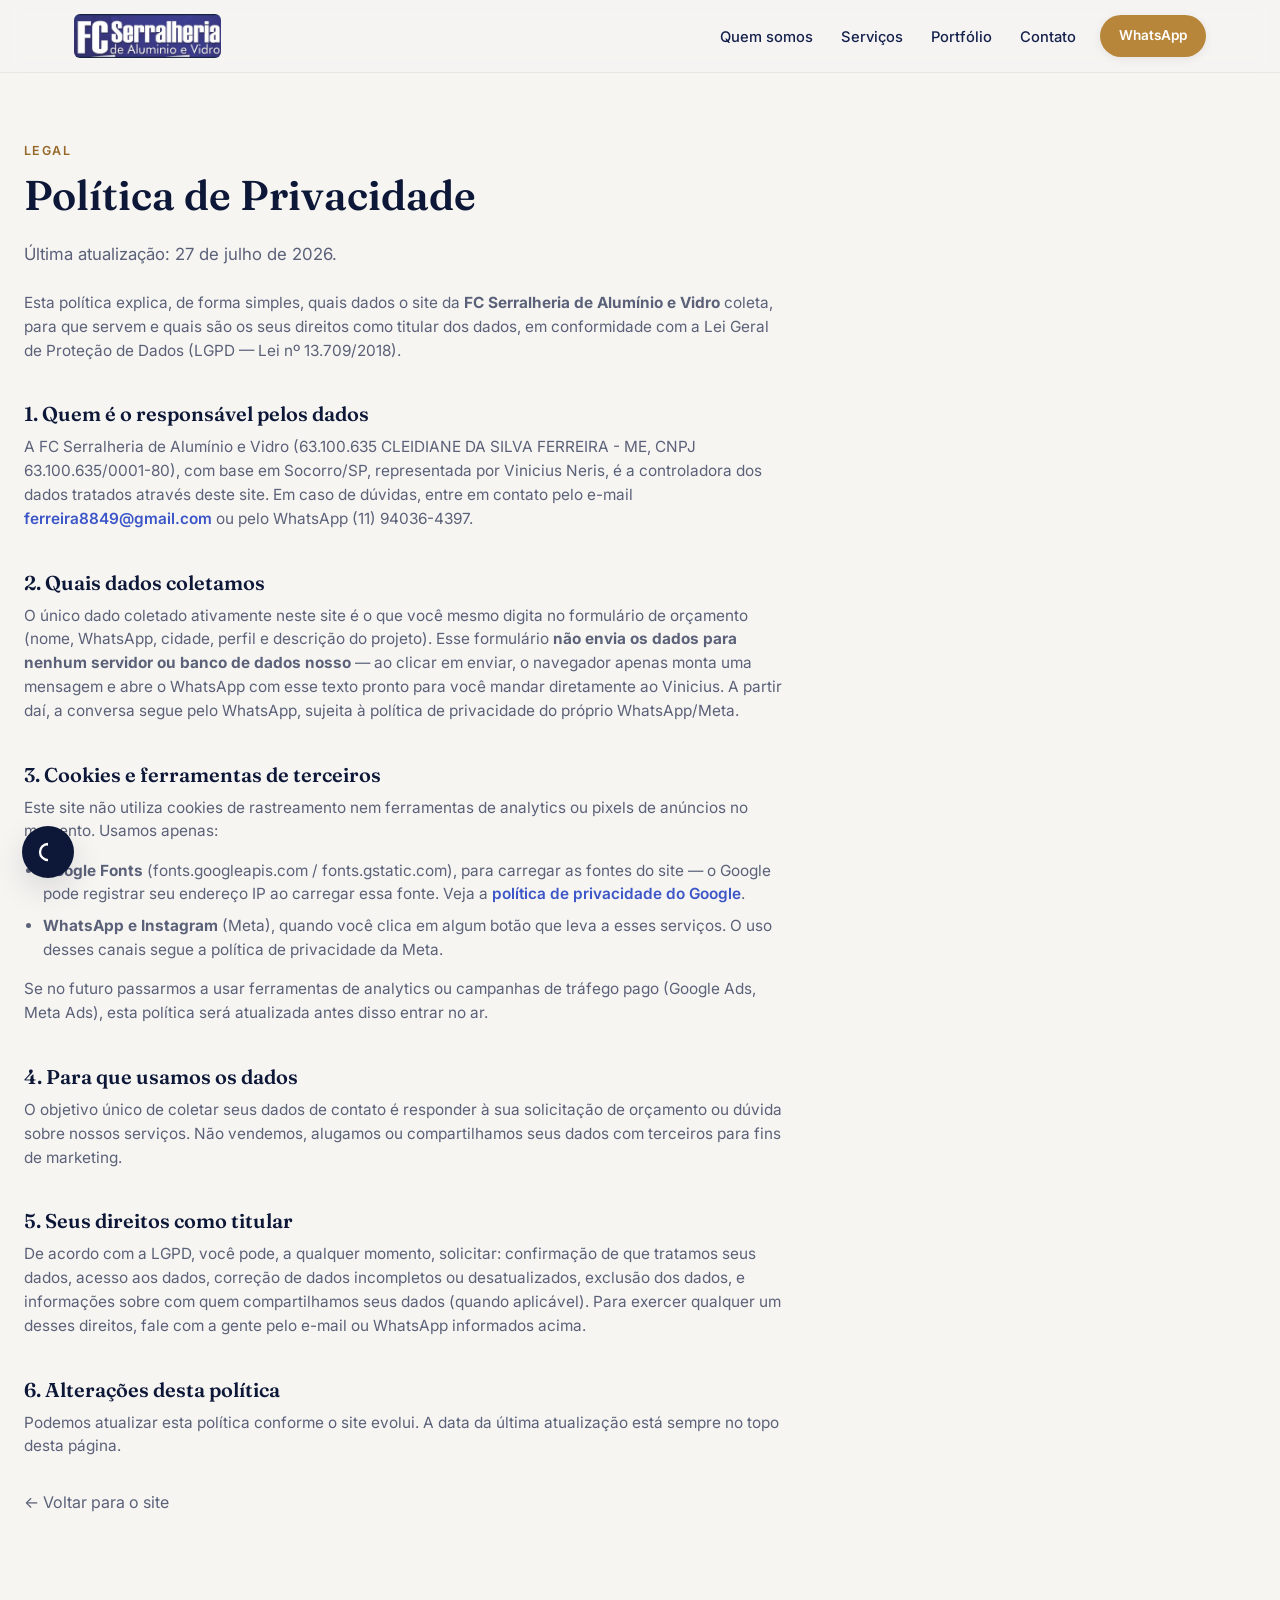
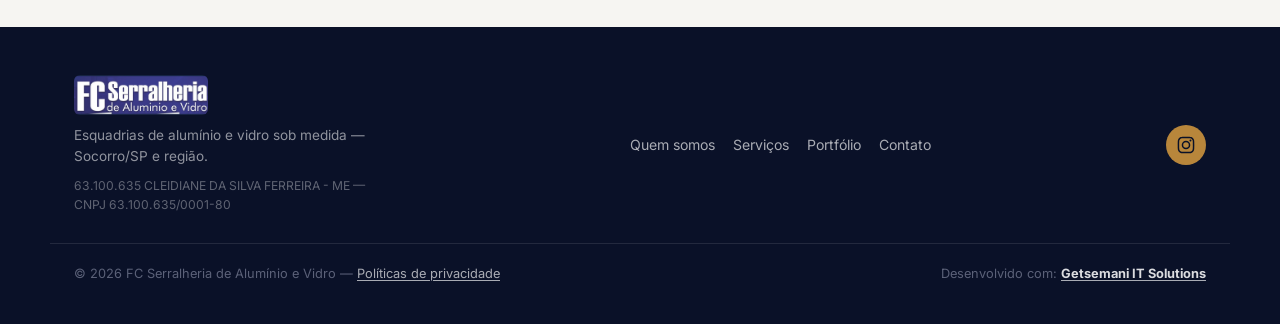
==== commit 8bfd0ec7: "Switch legal entity to the active CNPJ (63.100.635 CLEIDIANE DA SILVA FERREIRA - ME) Previous CNPJ (" ====
--- a/privacidade.html
+++ b/privacidade.html
@@ -57,7 +57,7 @@
         <p>Esta política explica, de forma simples, quais dados o site da <strong>FC Serralheria de Alumínio e Vidro</strong> coleta, para que servem e quais são os seus direitos como titular dos dados, em conformidade com a Lei Geral de Proteção de Dados (LGPD — Lei nº 13.709/2018).</p>
 
         <h2>1. Quem é o responsável pelos dados</h2>
-        <p>A FC Serralheria de Alumínio e Vidro (V N Ferreira LTDA, CNPJ 25.035.760/0001-65), com base em Socorro/SP, representada por Vinicius Neris, é a controladora dos dados tratados através deste site. Em caso de dúvidas, entre em contato pelo e-mail <a href="mailto:ferreira8849@gmail.com">ferreira8849@gmail.com</a> ou pelo WhatsApp (11) 94036-4397.</p>
+        <p>A FC Serralheria de Alumínio e Vidro (63.100.635 CLEIDIANE DA SILVA FERREIRA - ME, CNPJ 63.100.635/0001-80), com base em Socorro/SP, representada por Vinicius Neris, é a controladora dos dados tratados através deste site. Em caso de dúvidas, entre em contato pelo e-mail <a href="mailto:ferreira8849@gmail.com">ferreira8849@gmail.com</a> ou pelo WhatsApp (11) 94036-4397.</p>
 
         <h2>2. Quais dados coletamos</h2>
         <p>O único dado coletado ativamente neste site é o que você mesmo digita no formulário de orçamento (nome, WhatsApp, cidade, perfil e descrição do projeto). Esse formulário <strong>não envia os dados para nenhum servidor ou banco de dados nosso</strong> — ao clicar em enviar, o navegador apenas monta uma mensagem e abre o WhatsApp com esse texto pronto para você mandar diretamente ao Vinicius. A partir daí, a conversa segue pelo WhatsApp, sujeita à política de privacidade do próprio WhatsApp/Meta.</p>
@@ -93,7 +93,7 @@
         <img class="brand-logo footer-logo" src="assets/img/logo-real.jpg" alt="FC Serralheria de Alumínio e Vidro" width="655" height="196">
       </picture>
       <p>Esquadrias de alumínio e vidro sob medida — Socorro/SP e região.</p>
-      <p class="footer-legal">V N Ferreira LTDA — CNPJ 25.035.760/0001-65</p>
+      <p class="footer-legal">63.100.635 CLEIDIANE DA SILVA FERREIRA - ME — CNPJ 63.100.635/0001-80</p>
     </div>
     <nav class="footer-nav" aria-label="Navegação do rodapé">
       <a href="index.html#sobre">Quem somos</a>
